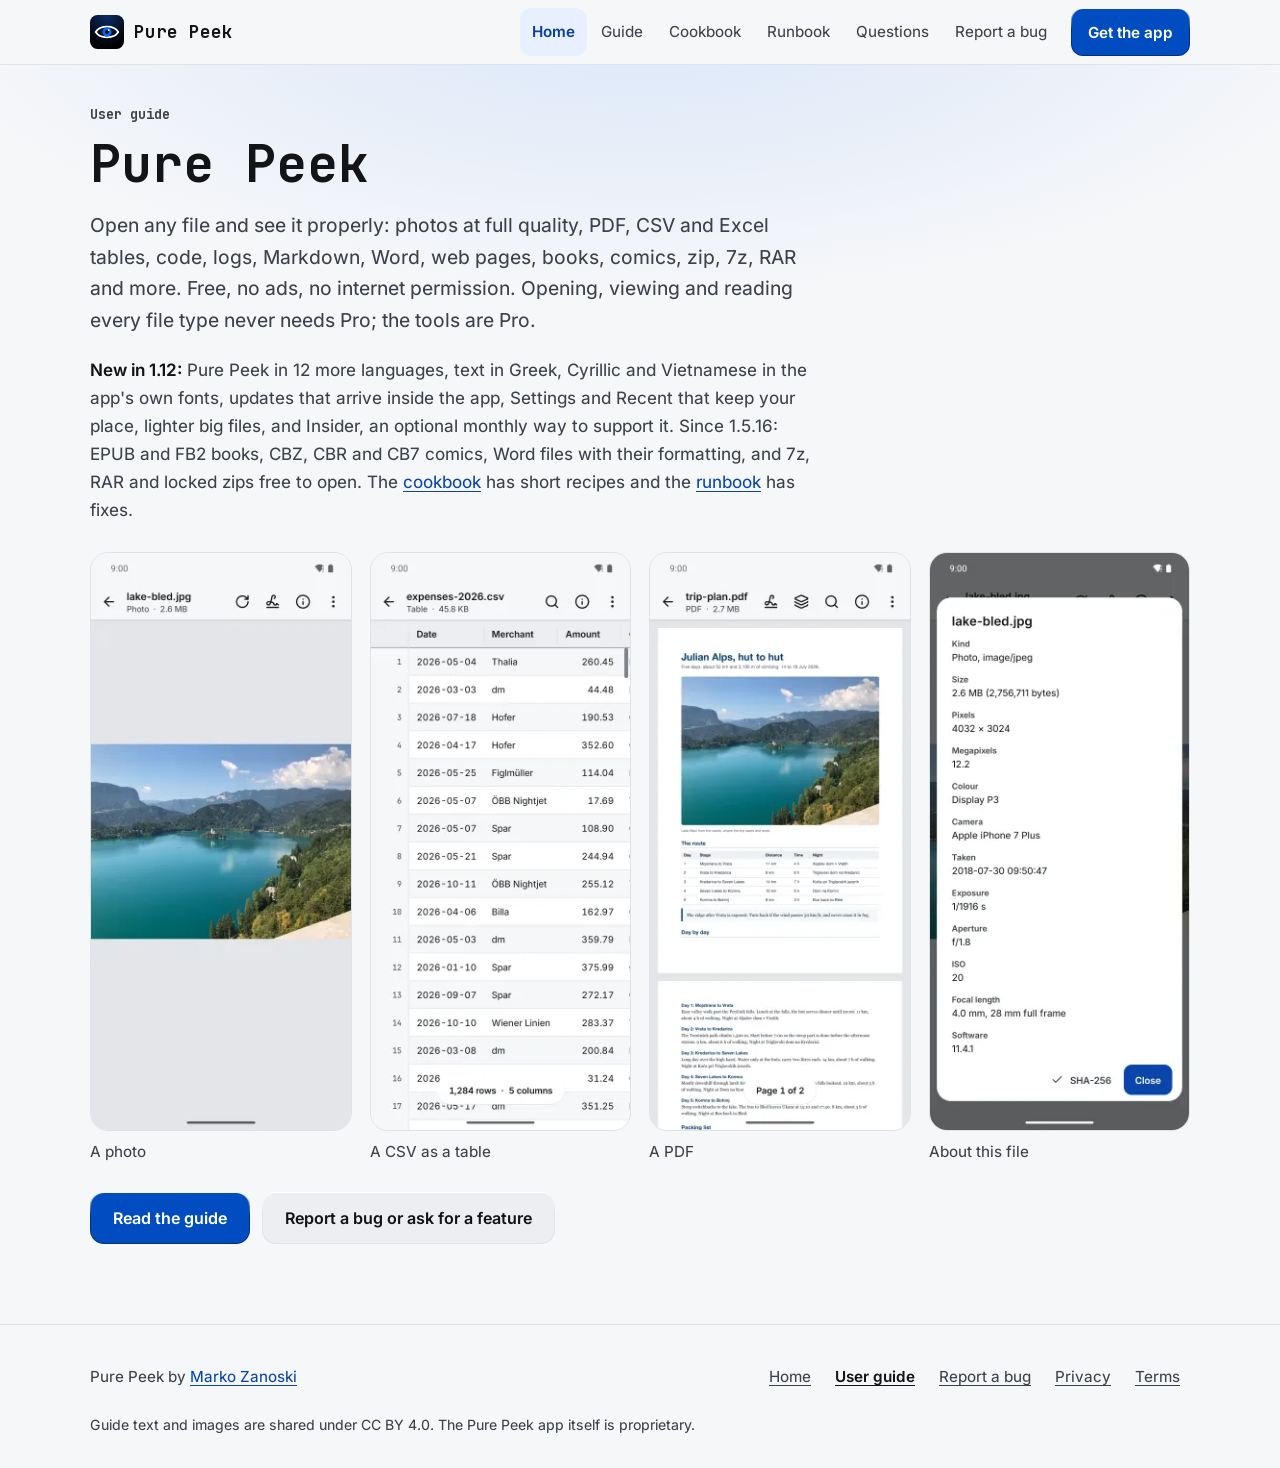
==== docs/index.html @ 7c1eb7f5 "Guide for 1.12: new in 1.12, updates and languages, Pro now in Settings, the Play only Pro and updat" ====
<!doctype html>
<html lang="en">
<head>
<meta charset="utf-8">
<meta name="viewport" content="width=device-width, initial-scale=1, viewport-fit=cover">
<title>Home · Pure Peek user guide</title>
<meta name="description" content="The user guide for Pure Peek, the offline file viewer for Android.">
<meta name="theme-color" content="#f6f7f9" media="(prefers-color-scheme: light)">
<meta name="theme-color" content="#000000" media="(prefers-color-scheme: dark)">
<meta property="og:title" content="Home · Pure Peek user guide">
<meta property="og:description" content="The user guide for Pure Peek, the offline file viewer for Android.">
<link rel="icon" href="img/icon.svg" type="image/svg+xml">
<link rel="preload" href="fonts/JetBrainsMono-Bold.woff2" as="font" type="font/woff2" crossorigin>
<link rel="preload" href="fonts/inter-regular.woff2" as="font" type="font/woff2" crossorigin>
<link rel="stylesheet" href="style.css">
</head>
<body>
<a class="skip" href="#main">Skip to content</a>
<header class="bar">
  <div class="wrap">
    <a class="brand" href="index.html"><img src="img/icon.svg" alt="" width="34" height="34"><span>Pure Peek</span></a>
    <nav aria-label="Guide pages"><a href="index.html" aria-current="page">Home</a><a href="guide.html">Guide</a><a href="cookbook.html">Cookbook</a><a href="runbook.html">Runbook</a><a href="faq.html">Questions</a><a href="report.html">Report a bug</a></nav>
    <a class="key" href="https://play.google.com/store/apps/details?id=com.zanoshky.purepeek">Get the app</a>
  </div>
</header>
<main id="main" class="page">
  <div class="wrap">

    <p class="kicker">User guide</p>
    <h1>Pure Peek</h1>
    <p class="lede">Open any file and see it properly: photos at full quality, PDF, CSV and Excel tables, code, logs, Markdown, Word, web pages, books, comics, zip, 7z, RAR and more. Free, no ads, no internet permission. Opening, viewing and reading every file type never needs Pro; the tools are Pro.</p>
    <p><strong>New in 1.12:</strong> Pure Peek in 12 more languages, text in Greek, Cyrillic and Vietnamese in the app's own fonts, updates that arrive inside the app, Settings and Recent that keep your place, lighter big files, and Insider, an optional monthly way to support it. Since 1.5.16: EPUB and FB2 books, CBZ, CBR and CB7 comics, Word files with their formatting, and 7z, RAR and locked zips free to open. The <a href="cookbook.html">cookbook</a> has short recipes and the <a href="runbook.html">runbook</a> has fixes.</p>
    <div class="shots">
      <figure><img src="img/photo.webp" srcset="img/photo-270.webp 270w, img/photo.webp 540w" sizes="(max-width: 860px) 45vw, 260px" alt="A photo of Lake Bled open in Pure Peek." width="540" height="1200" fetchpriority="high"><figcaption>A photo</figcaption></figure>
      <figure><img src="img/table.webp" srcset="img/table-270.webp 270w, img/table.webp 540w" sizes="(max-width: 860px) 45vw, 260px" alt="A CSV of expenses as a table with the header row and row numbers pinned." width="540" height="1200" loading="lazy"><figcaption>A CSV as a table</figcaption></figure>
      <figure><img src="img/pdf.webp" srcset="img/pdf-270.webp 270w, img/pdf.webp 540w" sizes="(max-width: 860px) 45vw, 260px" alt="A trip plan PDF with a photo and a route table." width="540" height="1200" loading="lazy"><figcaption>A PDF</figcaption></figure>
      <figure><img src="img/details.webp" srcset="img/details-270.webp 270w, img/details.webp 540w" sizes="(max-width: 860px) 45vw, 260px" alt="The details sheet of a photo: pixels, colour, camera and exposure." width="540" height="1200" loading="lazy"><figcaption>About this file</figcaption></figure>
    </div>
    <div class="cta">
      <a class="btn main" href="guide.html">Read the guide</a>
      <a class="btn tonal" href="report.html">Report a bug or ask for a feature</a>
    </div>

  </div>
</main>
<footer>
  <div class="wrap">
    <span>Pure Peek by <a href="https://zanoski.com">Marko Zanoski</a></span>
    <nav aria-label="Footer"><a href="https://purepeek.zanoski.com/">Home</a><a href="index.html" aria-current="page">User guide</a><a href="report.html">Report a bug</a><a href="https://purepeek.zanoski.com/privacy">Privacy</a><a href="https://purepeek.zanoski.com/terms">Terms</a></nav>
    <span class="lic">Guide text and images are shared under CC BY 4.0. The Pure Peek app itself is proprietary.</span>
  </div>
</footer>
</body>
</html>
---- docs/style.css ----
:root{color-scheme: light dark;--zs-fill: #004cc0;--zs-on-fill: #ffffff;--zs-glow: #0068ff;--zs-mono: "JetBrains Mono", ui-monospace, "SF Mono", Menlo, Consolas, monospace;--zs-sans: "Inter", system-ui, -apple-system, "Segoe UI", Roboto, sans-serif;--zs-fs: 1;--zs-type-screen-title: calc(27px * var(--zs-fs));--zs-type-app-bar-title: calc(22px * var(--zs-fs));--zs-type-pro-headline: calc(22px * var(--zs-fs));--zs-type-sheet-title: calc(18px * var(--zs-fs));--zs-type-sheet-title-big: calc(22px * var(--zs-fs));--zs-type-section-label: calc(13px * var(--zs-fs));--zs-type-panel-value: calc(19px * var(--zs-fs));--zs-type-number: calc(20px * var(--zs-fs));--zs-type-version: calc(17px * var(--zs-fs));--zs-type-body: calc(15px * var(--zs-fs));--zs-type-key: calc(15px * var(--zs-fs));--zs-type-key-main: calc(16px * var(--zs-fs));--zs-type-header-key: calc(13px * var(--zs-fs));--zs-type-item-name: calc(15px * var(--zs-fs));--zs-type-feature-name: calc(15px * var(--zs-fs));--zs-type-pitch: calc(14.5px * var(--zs-fs));--zs-type-hint: calc(14px * var(--zs-fs));--zs-type-small: calc(13.5px * var(--zs-fs));--zs-type-feature-line: calc(13px * var(--zs-fs));--zs-type-nav-label: calc(12.5px * var(--zs-fs));--zs-type-chip: calc(12.5px * var(--zs-fs));--zs-type-meta: calc(12.5px * var(--zs-fs));--zs-type-axis: calc(12px * var(--zs-fs));--zs-r-plate: 16px;--zs-r-key: 14px;--zs-r-key-focus-inner: 10px;--zs-r-header-key: 12px;--zs-r-icon-button: 12px;--zs-r-row: 12px;--zs-r-note: 12px;--zs-r-theme-tile: 14px;--zs-r-tile-preview: 9px;--zs-r-feature-tile: 10px;--zs-r-list-icon: 10px;--zs-r-sheet-top: 24px;--zs-r-grab: 4px;--zs-r-pill: 999px;--zs-r-chip: 999px;--zs-r-switch: 999px;--zs-key-h: 52px;--zs-header-key-h: 48px;--zs-touch: 48px;--zs-row-h: 52px;--zs-item-h: 56px;--zs-nav-item-h: 56px;--zs-pill-w: 60px;--zs-pill-h: 32px;--zs-pro-row-h: 60px;--zs-content-max: 1100px;--zs-press-ms: 70ms;--zs-release-ms: 140ms;--zs-look-ms: 250ms;--zs-pill-ms: 200ms;--zs-s0: 2px;--zs-s1: 4px;--zs-s2: 6px;--zs-s3: 8px;--zs-s4: 10px;--zs-s5: 12px;--zs-s6: 14px;--zs-s7: 16px;--zs-s8: 18px;--zs-s9: 22px;--zs-s10: 26px;--zs-s11: 28px;--zs-s12: 32px;--zs-s13: 48px;--zs-ground: #f6f7f9;--zs-plate: #ffffff;--zs-well: #eceef2;--zs-line: #dfe2e8;--zs-edge: #7b808c;--zs-bevel: #ffffff;--zs-text: #121418;--zs-soft: #3d414a;--zs-blue: #0a45ad;--zs-on-blue: #ffffff;--zs-ok: #0a5530;--zs-warn: #5c3a00;--zs-bad: #931313;--zs-scrim: rgba(18,20,24,.38);--zs-chosen: #e8f0ff;--zs-on-chosen: #0a3f9e;--zs-risky-fill: #fde8e7;--zs-risky-text: #8a1010;--zs-risky-line: #d42a20;--zs-live-dot: #1a7f4b;}@media (prefers-color-scheme: dark){:root:not([data-look]), :root[data-look="auto"]{--zs-ground: #000000;--zs-plate: #0d0d10;--zs-well: #16171b;--zs-line: #24252b;--zs-edge: #646771;--zs-bevel: #34363e;--zs-text: #ffffff;--zs-soft: #b6b8c0;--zs-blue: #7aaeff;--zs-on-blue: #04132e;--zs-ok: #6fdc9b;--zs-warn: #f2c06b;--zs-bad: #ff9d97;--zs-scrim: rgba(0,0,0,.6);--zs-chosen: #0a2350;--zs-on-chosen: #ffffff;--zs-risky-fill: #2a0d10;--zs-risky-text: #ffb4ae;--zs-risky-line: #ff5a4f;--zs-live-dot: #3ecf8e;}}:root[data-look="light"]{color-scheme: light;--zs-ground: #f6f7f9;--zs-plate: #ffffff;--zs-well: #eceef2;--zs-line: #dfe2e8;--zs-edge: #7b808c;--zs-bevel: #ffffff;--zs-text: #121418;--zs-soft: #3d414a;--zs-blue: #0a45ad;--zs-on-blue: #ffffff;--zs-ok: #0a5530;--zs-warn: #5c3a00;--zs-bad: #931313;--zs-scrim: rgba(18,20,24,.38);--zs-chosen: #e8f0ff;--zs-on-chosen: #0a3f9e;--zs-risky-fill: #fde8e7;--zs-risky-text: #8a1010;--zs-risky-line: #d42a20;--zs-live-dot: #1a7f4b;}:root[data-look="dark"]{color-scheme: dark;--zs-ground: #111215;--zs-plate: #18191d;--zs-well: #1f2126;--zs-line: #2a2c33;--zs-edge: #6c707b;--zs-bevel: #3a3d46;--zs-text: #eceef2;--zs-soft: #b5b8c1;--zs-blue: #86b6ff;--zs-on-blue: #04132e;--zs-ok: #6fdc9b;--zs-warn: #f2c06b;--zs-bad: #ff9d97;--zs-scrim: rgba(0,0,0,.55);--zs-chosen: #0a2350;--zs-on-chosen: #ffffff;--zs-risky-fill: #2a0d10;--zs-risky-text: #ffb4ae;--zs-risky-line: #ff5a4f;--zs-live-dot: #3ecf8e;}:root[data-look="black"]{color-scheme: dark;--zs-ground: #000000;--zs-plate: #0d0d10;--zs-well: #16171b;--zs-line: #24252b;--zs-edge: #646771;--zs-bevel: #34363e;--zs-text: #ffffff;--zs-soft: #b6b8c0;--zs-blue: #7aaeff;--zs-on-blue: #04132e;--zs-ok: #6fdc9b;--zs-warn: #f2c06b;--zs-bad: #ff9d97;--zs-scrim: rgba(0,0,0,.6);--zs-chosen: #0a2350;--zs-on-chosen: #ffffff;--zs-risky-fill: #2a0d10;--zs-risky-text: #ffb4ae;--zs-risky-line: #ff5a4f;--zs-live-dot: #3ecf8e;}@media (prefers-reduced-motion: reduce){:root{--zs-press-ms: 0ms;--zs-release-ms: 0ms;--zs-look-ms: 0ms;--zs-pill-ms: 0ms;}}@font-face{font-family: Inter;src: url(fonts/inter-regular.woff2) format("woff2");font-weight: 400;font-display: swap;}@font-face{font-family: Inter;src: url(fonts/inter-semibold.woff2) format("woff2");font-weight: 600;font-display: swap;}@font-face{font-family: "JetBrains Mono";src: url(fonts/JetBrainsMono-Bold.woff2) format("woff2");font-weight: 700;font-display: swap;}:root{--bg: var(--zs-ground);--card: var(--zs-plate);--well: var(--zs-well);--border: var(--zs-line);--text: var(--zs-text);--soft: var(--zs-soft);--sans: var(--zs-sans);--mono: var(--zs-mono);}*{box-sizing: border-box;}html{background: var(--bg);scroll-behavior: smooth;scroll-padding-top: 80px;-webkit-text-size-adjust: 100%;}@media (prefers-reduced-motion: reduce){html{scroll-behavior: auto;}.btn, .btn:active{transform: none;transition: none;}}body{margin: 0;color: var(--text);font: 400 1.0625rem/1.65 var(--sans);background: radial-gradient(ellipse 80% 420px at 50% 0, color-mix(in srgb, var(--zs-glow) 12%, transparent), transparent 70%) no-repeat, var(--bg);}img{display: block;max-width: 100%;height: auto;}a{color: var(--zs-blue);text-underline-offset: .2em;}:focus-visible{outline: 2px solid var(--zs-glow);outline-offset: 3px;border-radius: var(--zs-r-row);}.skip{position: absolute;left: -999px;top: 8px;background: var(--card);color: var(--text);border: 2px solid var(--zs-glow);padding: 10px 16px;border-radius: var(--zs-r-row);z-index: 20;}.skip:focus{left: 12px;}.wrap{width: min(var(--zs-content-max), 100% - 40px);margin-inline: auto;}.bar{position: sticky;top: 0;z-index: 10;background: var(--bg);border-bottom: 1px solid var(--border);padding-top: env(safe-area-inset-top, 0px);}.bar .wrap{display: flex;flex-wrap: wrap;align-items: center;gap: 0 12px;min-height: 64px;}.brand{display: flex;align-items: center;gap: 10px;min-height: 48px;color: var(--text);text-decoration: none;font: 700 1.1rem/1 var(--mono);margin-right: auto;}.brand img{width: 34px;height: 34px;}.bar nav{display: flex;flex-wrap: wrap;gap: 2px;}.bar nav a{color: var(--soft);text-decoration: none;padding: 0 12px;border-radius: var(--zs-r-header-key);font-size: .95rem;min-height: 48px;display: inline-flex;align-items: center;}.bar nav a:hover{color: var(--text);background: var(--well);}.bar nav a[aria-current="page"]{color: var(--zs-on-chosen);background: var(--zs-chosen);font-weight: 600;}.bar .key{min-height: 48px;padding: 0 16px;font-size: .95rem;border-radius: var(--zs-r-header-key);}@media (max-width: 760px){.bar nav{order: 3;width: 100%;margin: 0 -12px 6px;}.bar nav a[href="index.html"]{display: none;}}h1, h2{font-family: var(--mono);font-weight: 700;line-height: 1.15;margin: 0;text-wrap: balance;}h3{font-weight: 600;line-height: 1.3;margin: 0;}.kicker{font: 700 .85rem var(--mono);color: var(--soft);margin: 0 0 12px;}.page{padding-block: 40px 80px;}.page h1{font-size: clamp(2rem, 4.6vw, 3.2rem);}.page h2{font-size: 1.45rem;margin: 48px 0 12px;}.page p, .page li, .page dd{color: var(--soft);max-width: 46rem;}.page li{margin-top: 6px;}.page strong, .page dt{color: var(--text);font-weight: 600;}.page dd{margin: 0 0 14px;}.lede{font-size: 1.2rem;margin-top: 16px;}.shots{display: grid;grid-template-columns: repeat(4, 1fr);gap: 18px;margin: 28px 0;}@media (max-width: 860px){.shots{grid-template-columns: repeat(2, 1fr);}}.shots figure{margin: 0;}.shots img{border-radius: 18px;border: 1px solid var(--border);width: 100%;background: var(--well);}.shots figcaption{color: var(--soft);font-size: .95rem;margin-top: 8px;}.cta{display: flex;flex-wrap: wrap;gap: 12px;margin-top: 24px;}.btn, .key{display: inline-flex;align-items: center;justify-content: center;min-height: var(--zs-key-h);padding: 0 22px;border-radius: var(--zs-r-key);border: 1px solid transparent;font: 600 1rem var(--sans);text-decoration: none;transition: transform var(--zs-release-ms) ease, filter var(--zs-release-ms) ease;}.btn:active, .key:active{transform: scale(.97);transition-duration: var(--zs-press-ms);}.btn.main, .key{color: var(--zs-on-fill);background: linear-gradient(var(--zs-fill), var(--zs-fill)) padding-box, linear-gradient(to bottom, rgba(255,255,255,.32), color-mix(in srgb, var(--zs-fill) 65%, #000) 45%) border-box;}.btn.main:hover, .key:hover{filter: brightness(1.12);}.btn.tonal{color: var(--text);background: linear-gradient(var(--well), var(--well)) padding-box, linear-gradient(to bottom, var(--zs-bevel), var(--border) 45%) border-box;}.btn.tonal:hover{filter: brightness(.97);}.grid{display: grid;grid-template-columns: repeat(2, 1fr);gap: 16px;margin-top: 24px;}@media (max-width: 640px){.grid{grid-template-columns: 1fr;}}.card{display: flex;flex-direction: column;align-items: flex-start;gap: 8px;background: var(--card);border: 1px solid var(--border);border-radius: var(--zs-r-plate);box-shadow: 0 1px 0 var(--zs-bevel) inset;padding: 22px;}.card h2{font-size: 1.25rem;margin: 0;}.card p{margin: 0;}.card .btn{margin-top: auto;}.card p + .btn{margin-top: 12px;}.mail{color: var(--text);}footer{border-top: 1px solid var(--border);padding: 28px 0 calc(32px + env(safe-area-inset-bottom, 0px));color: var(--soft);font-size: .95rem;}footer .wrap{display: flex;flex-wrap: wrap;gap: 12px 24px;justify-content: space-between;align-items: center;}footer nav{display: flex;flex-wrap: wrap;gap: 4px;}footer nav a{padding: 0 10px;min-height: 48px;display: inline-flex;align-items: center;color: var(--soft);border-radius: var(--zs-r-row);}footer a[aria-current]{color: var(--text);font-weight: 600;}footer .lic{flex-basis: 100%;font-size: .88rem;}@media (min-width: 2200px){html{font-size: 140%;}.wrap{width: min(1600px, 100% - 80px);}}
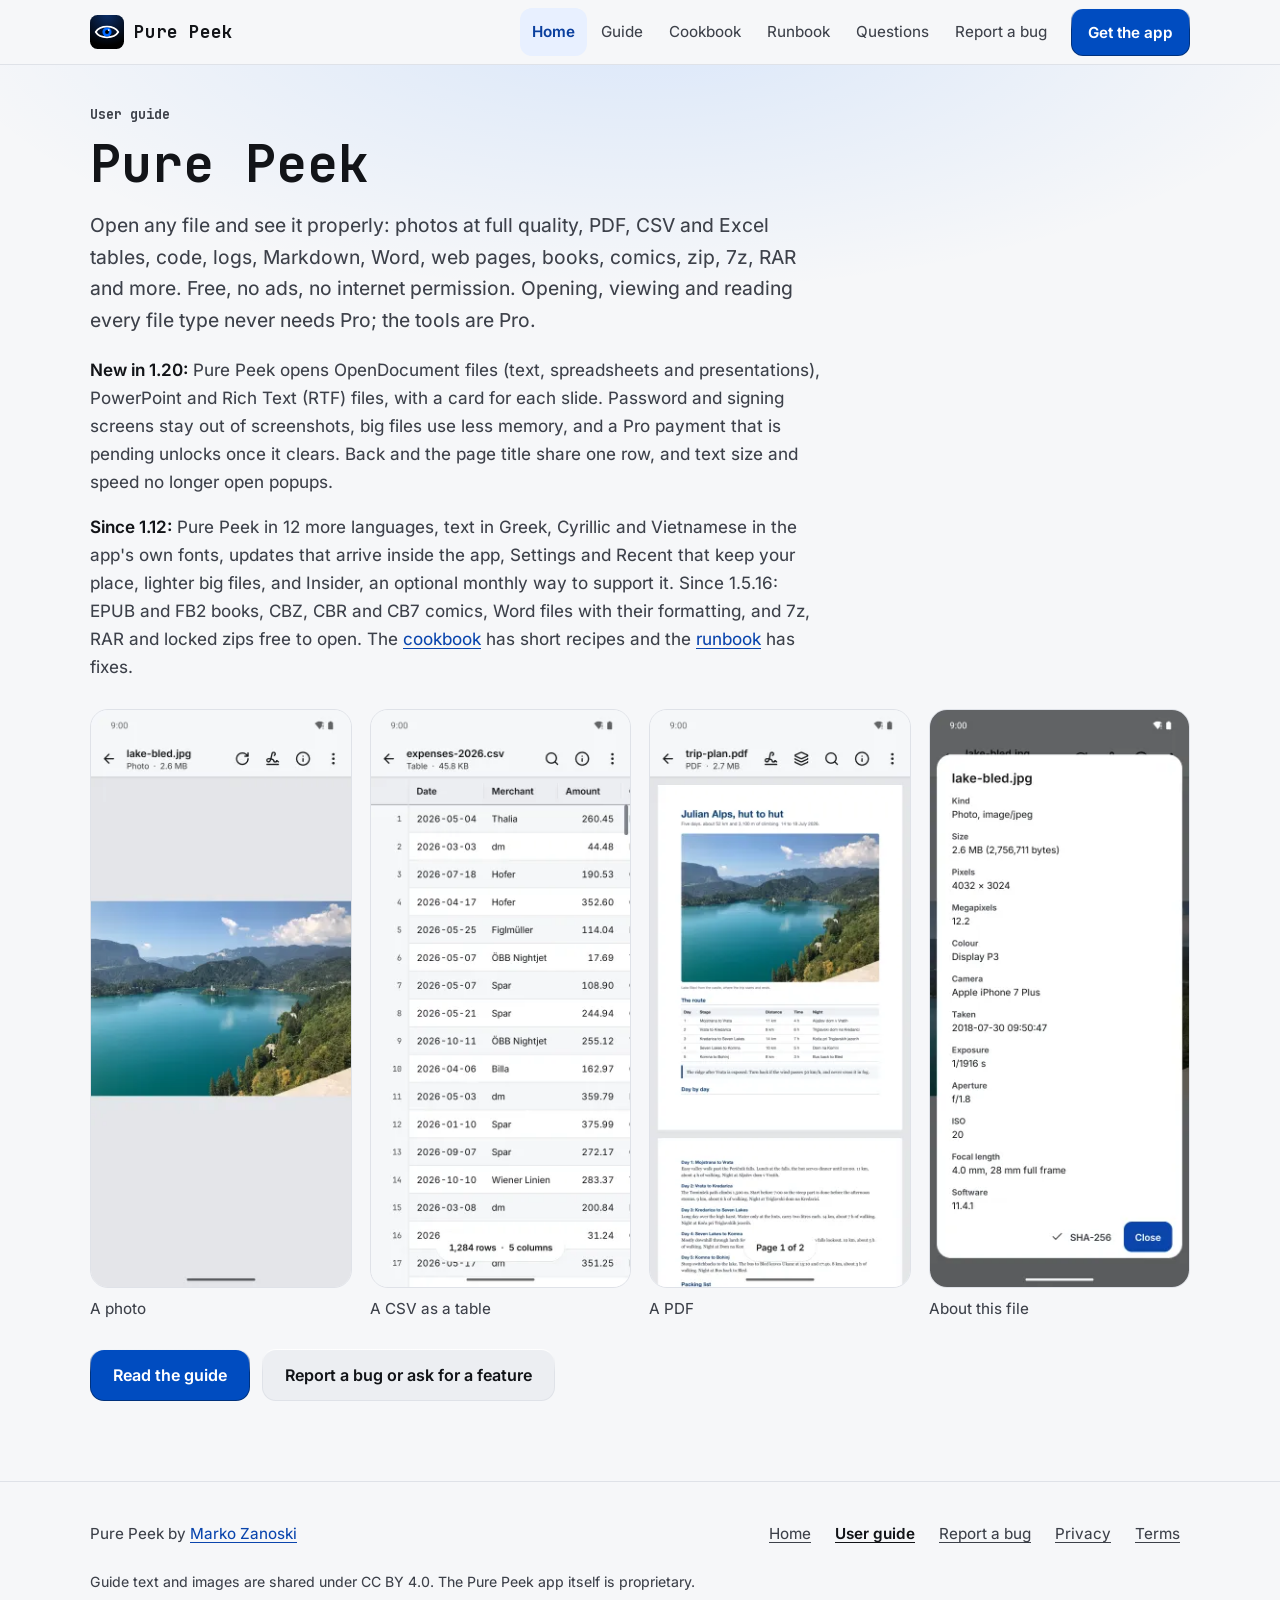
==== commit ecdb2d40: "Guide follows 1.20: OpenDocument, PowerPoint and RTF, and what a clean copy now drops" ====
--- a/docs/index.html
+++ b/docs/index.html
@@ -20,7 +20,7 @@
   <div class="wrap">
     <a class="brand" href="index.html"><img src="img/icon.svg" alt="" width="34" height="34"><span>Pure Peek</span></a>
     <nav aria-label="Guide pages"><a href="index.html" aria-current="page">Home</a><a href="guide.html">Guide</a><a href="cookbook.html">Cookbook</a><a href="runbook.html">Runbook</a><a href="faq.html">Questions</a><a href="report.html">Report a bug</a></nav>
-    <a class="key" href="https://play.google.com/store/apps/details?id=com.zanoshky.purepeek">Get the app</a>
+    <a class="key" href="https://play.google.com/store/apps/details?id=com.zanoshky.purepeek&amp;referrer=utm_source%3Dpurepeek-guide%26utm_medium%3Dgithub%26utm_campaign%3Dpure-peek-2026-11">Get the app</a>
   </div>
 </header>
 <main id="main" class="page">
@@ -29,7 +29,8 @@
     <p class="kicker">User guide</p>
     <h1>Pure Peek</h1>
     <p class="lede">Open any file and see it properly: photos at full quality, PDF, CSV and Excel tables, code, logs, Markdown, Word, web pages, books, comics, zip, 7z, RAR and more. Free, no ads, no internet permission. Opening, viewing and reading every file type never needs Pro; the tools are Pro.</p>
-    <p><strong>New in 1.12:</strong> Pure Peek in 12 more languages, text in Greek, Cyrillic and Vietnamese in the app's own fonts, updates that arrive inside the app, Settings and Recent that keep your place, lighter big files, and Insider, an optional monthly way to support it. Since 1.5.16: EPUB and FB2 books, CBZ, CBR and CB7 comics, Word files with their formatting, and 7z, RAR and locked zips free to open. The <a href="cookbook.html">cookbook</a> has short recipes and the <a href="runbook.html">runbook</a> has fixes.</p>
+    <p><strong>New in 1.20:</strong> Pure Peek opens OpenDocument files (text, spreadsheets and presentations), PowerPoint and Rich Text (RTF) files, with a card for each slide. Password and signing screens stay out of screenshots, big files use less memory, and a Pro payment that is pending unlocks once it clears. Back and the page title share one row, and text size and speed no longer open popups.</p>
+    <p><strong>Since 1.12:</strong> Pure Peek in 12 more languages, text in Greek, Cyrillic and Vietnamese in the app's own fonts, updates that arrive inside the app, Settings and Recent that keep your place, lighter big files, and Insider, an optional monthly way to support it. Since 1.5.16: EPUB and FB2 books, CBZ, CBR and CB7 comics, Word files with their formatting, and 7z, RAR and locked zips free to open. The <a href="cookbook.html">cookbook</a> has short recipes and the <a href="runbook.html">runbook</a> has fixes.</p>
     <div class="shots">
       <figure><img src="img/photo.webp" srcset="img/photo-270.webp 270w, img/photo.webp 540w" sizes="(max-width: 860px) 45vw, 260px" alt="A photo of Lake Bled open in Pure Peek." width="540" height="1200" fetchpriority="high"><figcaption>A photo</figcaption></figure>
       <figure><img src="img/table.webp" srcset="img/table-270.webp 270w, img/table.webp 540w" sizes="(max-width: 860px) 45vw, 260px" alt="A CSV of expenses as a table with the header row and row numbers pinned." width="540" height="1200" loading="lazy"><figcaption>A CSV as a table</figcaption></figure>
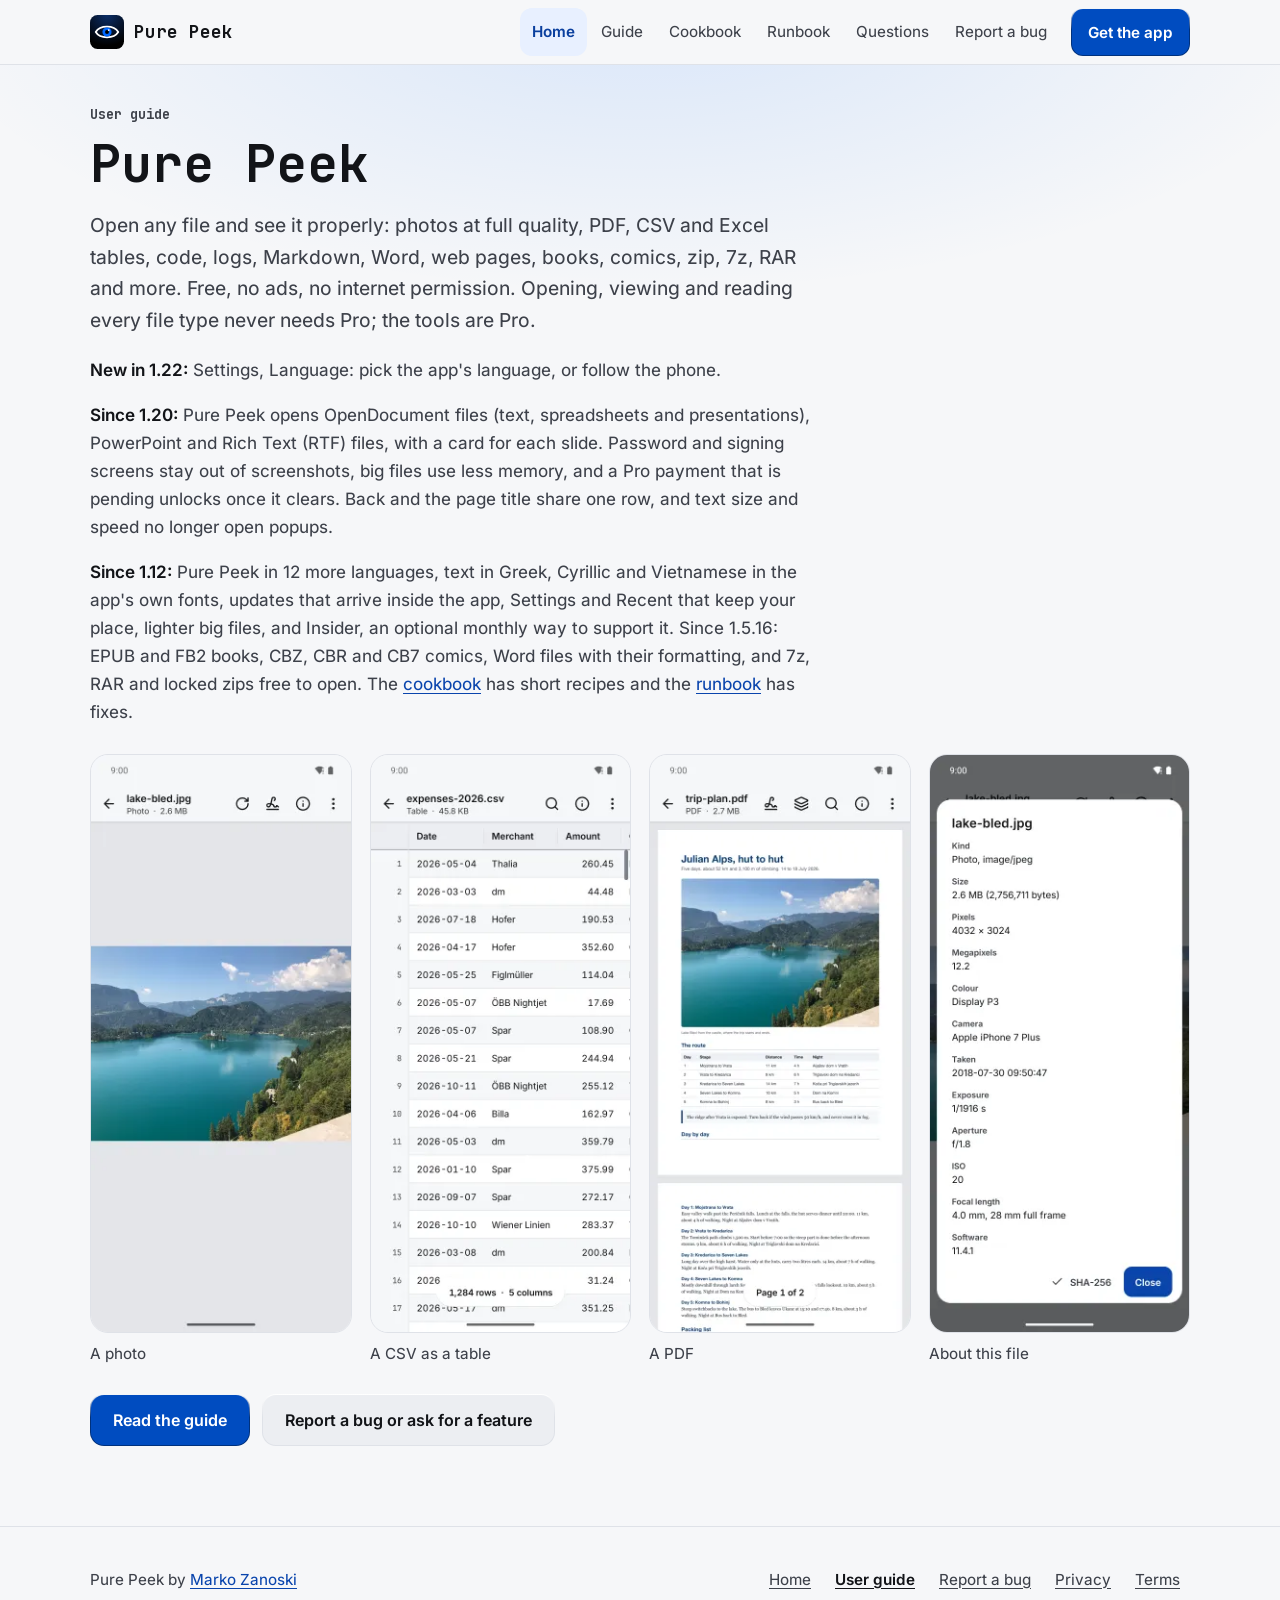
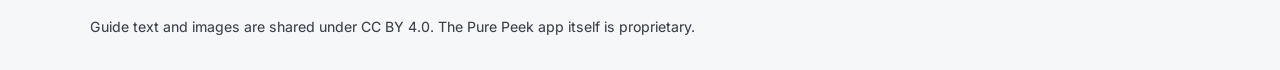
==== commit e816f502: "Guide: New in 1.22, Settings, Language" ====
--- a/docs/index.html
+++ b/docs/index.html
@@ -29,7 +29,8 @@
     <p class="kicker">User guide</p>
     <h1>Pure Peek</h1>
     <p class="lede">Open any file and see it properly: photos at full quality, PDF, CSV and Excel tables, code, logs, Markdown, Word, web pages, books, comics, zip, 7z, RAR and more. Free, no ads, no internet permission. Opening, viewing and reading every file type never needs Pro; the tools are Pro.</p>
-    <p><strong>New in 1.20:</strong> Pure Peek opens OpenDocument files (text, spreadsheets and presentations), PowerPoint and Rich Text (RTF) files, with a card for each slide. Password and signing screens stay out of screenshots, big files use less memory, and a Pro payment that is pending unlocks once it clears. Back and the page title share one row, and text size and speed no longer open popups.</p>
+    <p><strong>New in 1.22:</strong> Settings, Language: pick the app's language, or follow the phone.</p>
+    <p><strong>Since 1.20:</strong> Pure Peek opens OpenDocument files (text, spreadsheets and presentations), PowerPoint and Rich Text (RTF) files, with a card for each slide. Password and signing screens stay out of screenshots, big files use less memory, and a Pro payment that is pending unlocks once it clears. Back and the page title share one row, and text size and speed no longer open popups.</p>
     <p><strong>Since 1.12:</strong> Pure Peek in 12 more languages, text in Greek, Cyrillic and Vietnamese in the app's own fonts, updates that arrive inside the app, Settings and Recent that keep your place, lighter big files, and Insider, an optional monthly way to support it. Since 1.5.16: EPUB and FB2 books, CBZ, CBR and CB7 comics, Word files with their formatting, and 7z, RAR and locked zips free to open. The <a href="cookbook.html">cookbook</a> has short recipes and the <a href="runbook.html">runbook</a> has fixes.</p>
     <div class="shots">
       <figure><img src="img/photo.webp" srcset="img/photo-270.webp 270w, img/photo.webp 540w" sizes="(max-width: 860px) 45vw, 260px" alt="A photo of Lake Bled open in Pure Peek." width="540" height="1200" fetchpriority="high"><figcaption>A photo</figcaption></figure>
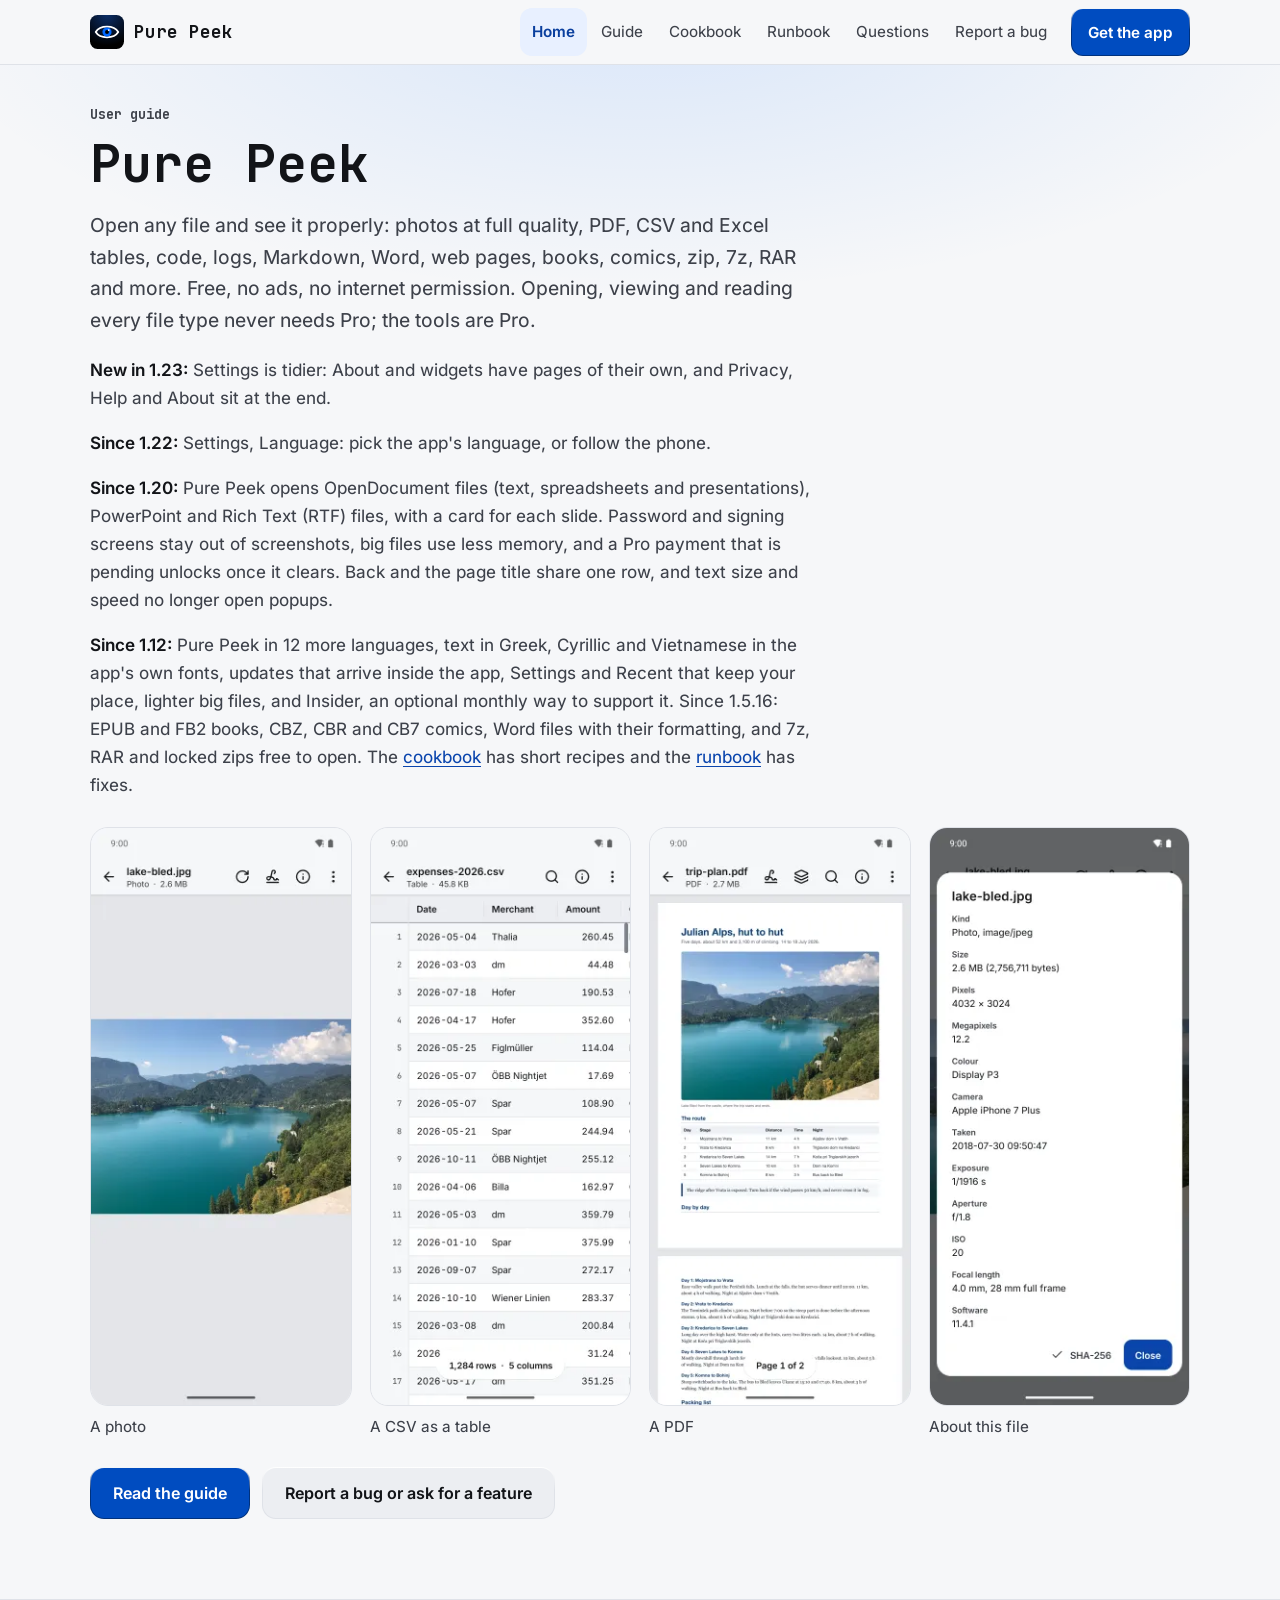
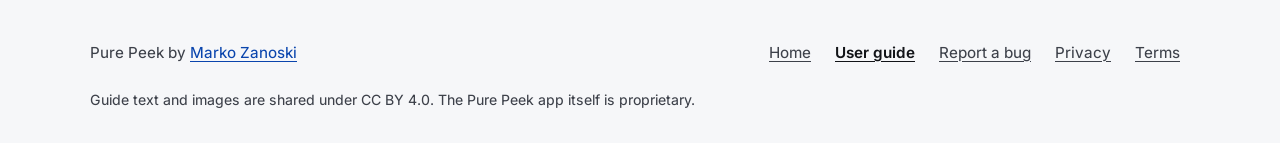
==== commit bdd6ebbd: "Guide: New in 1.23, Settings About and Widget pages" ====
--- a/docs/index.html
+++ b/docs/index.html
@@ -29,7 +29,8 @@
     <p class="kicker">User guide</p>
     <h1>Pure Peek</h1>
     <p class="lede">Open any file and see it properly: photos at full quality, PDF, CSV and Excel tables, code, logs, Markdown, Word, web pages, books, comics, zip, 7z, RAR and more. Free, no ads, no internet permission. Opening, viewing and reading every file type never needs Pro; the tools are Pro.</p>
-    <p><strong>New in 1.22:</strong> Settings, Language: pick the app's language, or follow the phone.</p>
+    <p><strong>New in 1.23:</strong> Settings is tidier: About and widgets have pages of their own, and Privacy, Help and About sit at the end.</p>
+    <p><strong>Since 1.22:</strong> Settings, Language: pick the app's language, or follow the phone.</p>
     <p><strong>Since 1.20:</strong> Pure Peek opens OpenDocument files (text, spreadsheets and presentations), PowerPoint and Rich Text (RTF) files, with a card for each slide. Password and signing screens stay out of screenshots, big files use less memory, and a Pro payment that is pending unlocks once it clears. Back and the page title share one row, and text size and speed no longer open popups.</p>
     <p><strong>Since 1.12:</strong> Pure Peek in 12 more languages, text in Greek, Cyrillic and Vietnamese in the app's own fonts, updates that arrive inside the app, Settings and Recent that keep your place, lighter big files, and Insider, an optional monthly way to support it. Since 1.5.16: EPUB and FB2 books, CBZ, CBR and CB7 comics, Word files with their formatting, and 7z, RAR and locked zips free to open. The <a href="cookbook.html">cookbook</a> has short recipes and the <a href="runbook.html">runbook</a> has fixes.</p>
     <div class="shots">
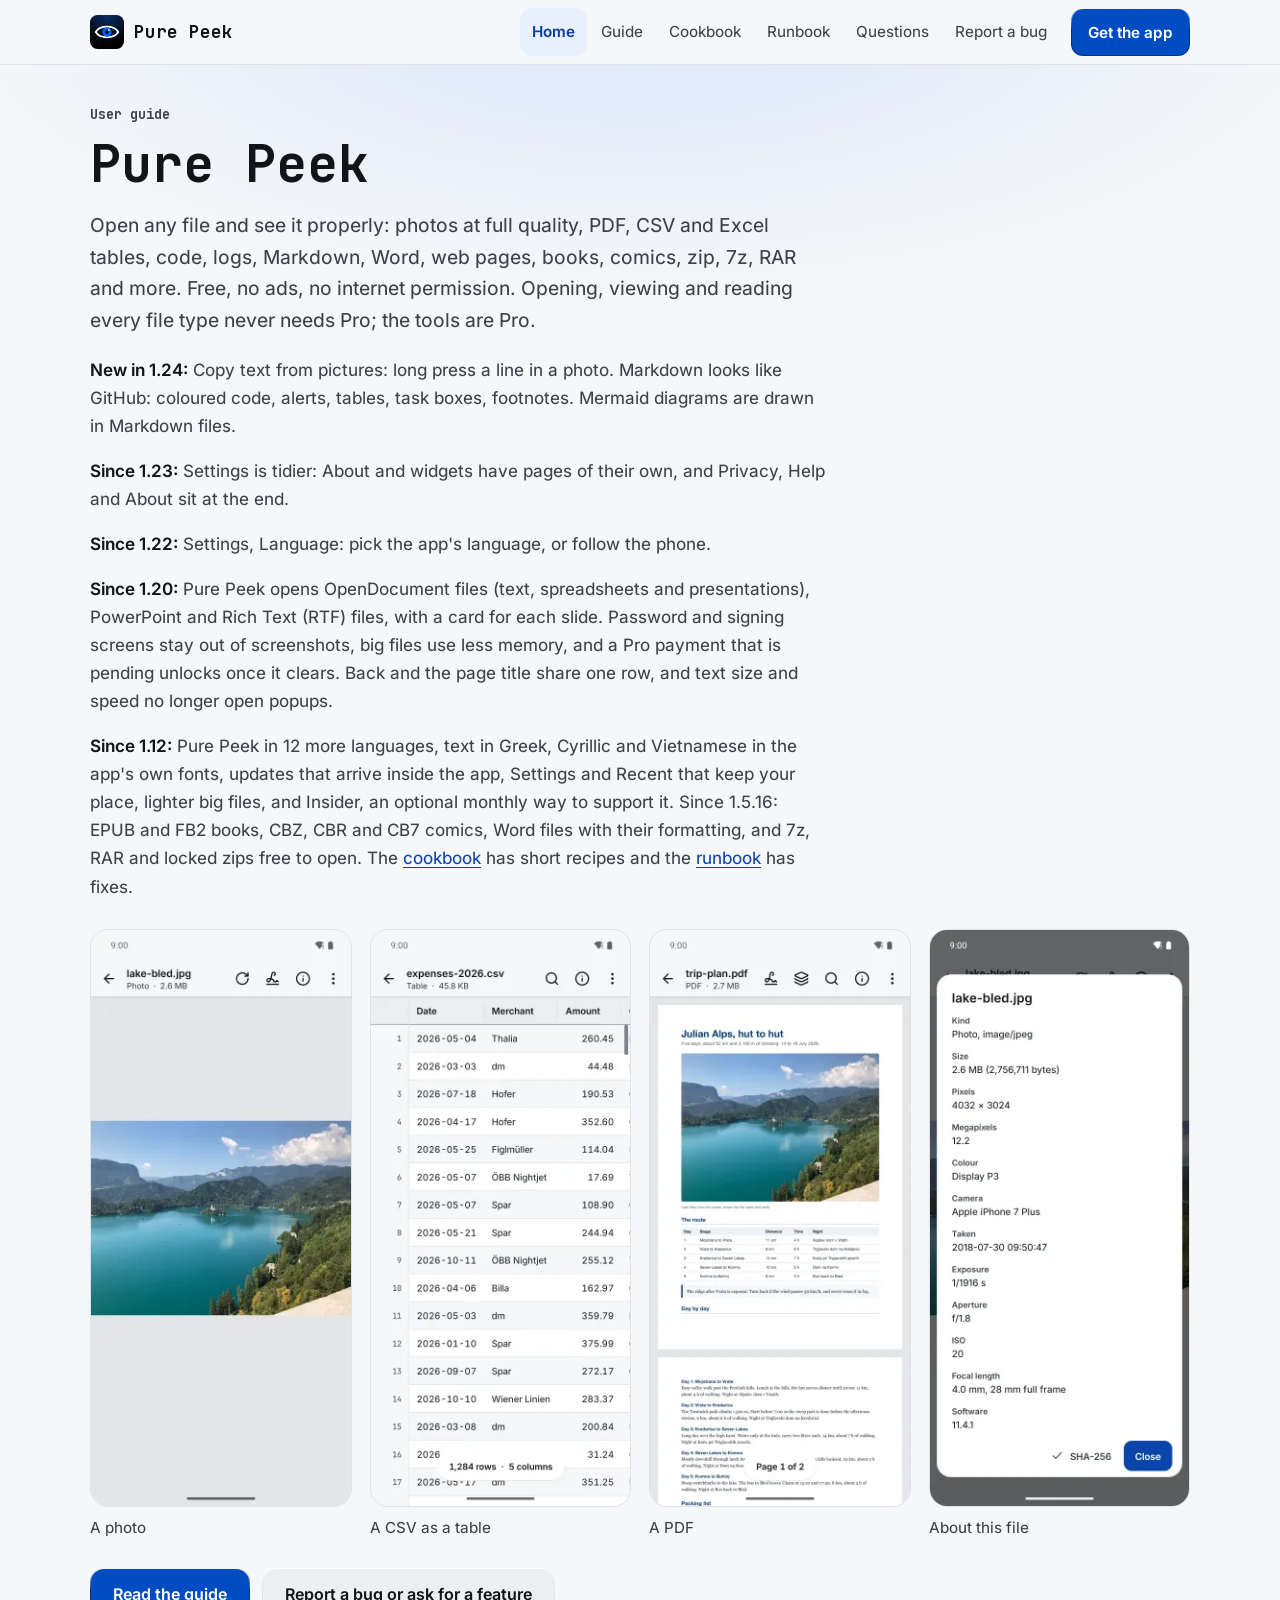
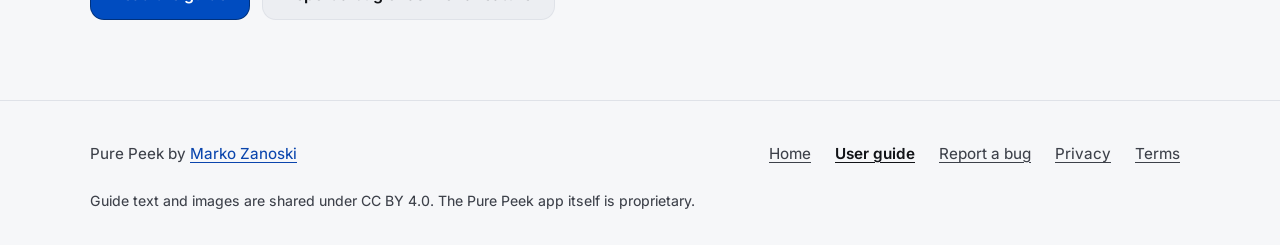
==== commit 38ce34cc: "Docs for 1.24: copy text from pictures, GitHub style Markdown and Mermaid diagrams, so the guide mat" ====
--- a/docs/index.html
+++ b/docs/index.html
@@ -29,7 +29,8 @@
     <p class="kicker">User guide</p>
     <h1>Pure Peek</h1>
     <p class="lede">Open any file and see it properly: photos at full quality, PDF, CSV and Excel tables, code, logs, Markdown, Word, web pages, books, comics, zip, 7z, RAR and more. Free, no ads, no internet permission. Opening, viewing and reading every file type never needs Pro; the tools are Pro.</p>
-    <p><strong>New in 1.23:</strong> Settings is tidier: About and widgets have pages of their own, and Privacy, Help and About sit at the end.</p>
+    <p><strong>New in 1.24:</strong> Copy text from pictures: long press a line in a photo. Markdown looks like GitHub: coloured code, alerts, tables, task boxes, footnotes. Mermaid diagrams are drawn in Markdown files.</p>
+    <p><strong>Since 1.23:</strong> Settings is tidier: About and widgets have pages of their own, and Privacy, Help and About sit at the end.</p>
     <p><strong>Since 1.22:</strong> Settings, Language: pick the app's language, or follow the phone.</p>
     <p><strong>Since 1.20:</strong> Pure Peek opens OpenDocument files (text, spreadsheets and presentations), PowerPoint and Rich Text (RTF) files, with a card for each slide. Password and signing screens stay out of screenshots, big files use less memory, and a Pro payment that is pending unlocks once it clears. Back and the page title share one row, and text size and speed no longer open popups.</p>
     <p><strong>Since 1.12:</strong> Pure Peek in 12 more languages, text in Greek, Cyrillic and Vietnamese in the app's own fonts, updates that arrive inside the app, Settings and Recent that keep your place, lighter big files, and Insider, an optional monthly way to support it. Since 1.5.16: EPUB and FB2 books, CBZ, CBR and CB7 comics, Word files with their formatting, and 7z, RAR and locked zips free to open. The <a href="cookbook.html">cookbook</a> has short recipes and the <a href="runbook.html">runbook</a> has fixes.</p>
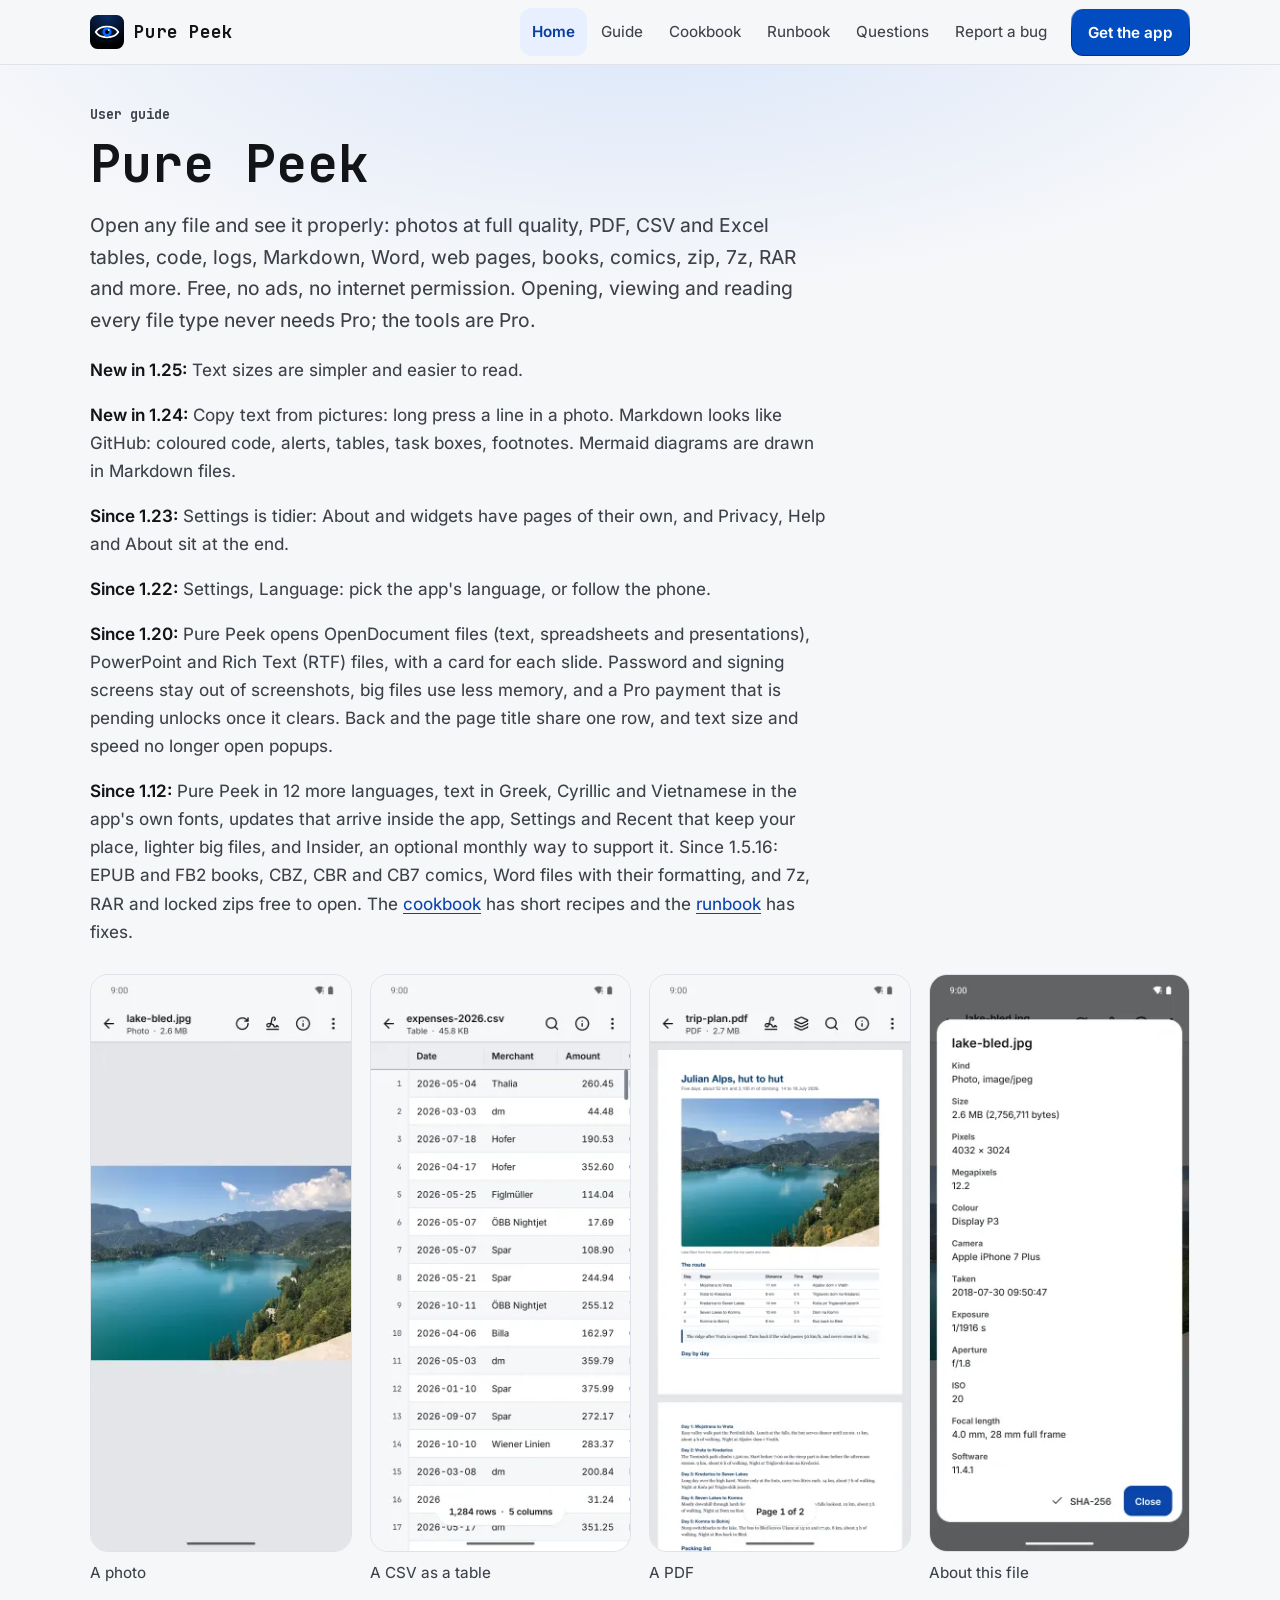
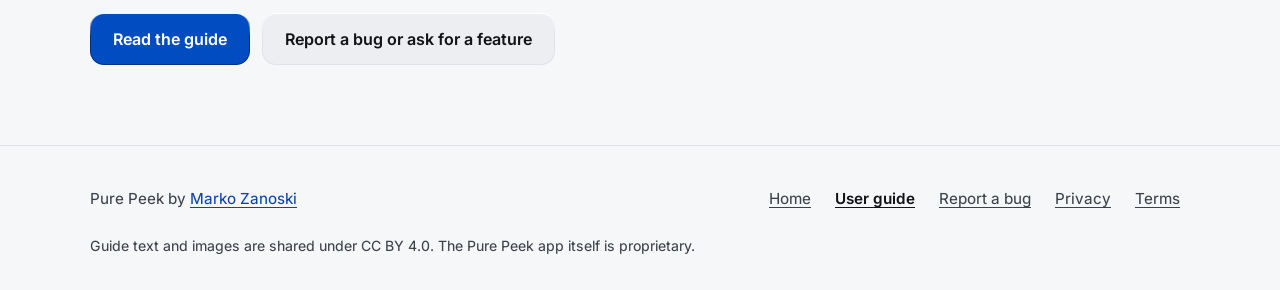
==== commit b9e869cd: "Guide: New in 1.25, text sizes" ====
--- a/docs/index.html
+++ b/docs/index.html
@@ -29,6 +29,7 @@
     <p class="kicker">User guide</p>
     <h1>Pure Peek</h1>
     <p class="lede">Open any file and see it properly: photos at full quality, PDF, CSV and Excel tables, code, logs, Markdown, Word, web pages, books, comics, zip, 7z, RAR and more. Free, no ads, no internet permission. Opening, viewing and reading every file type never needs Pro; the tools are Pro.</p>
+    <p><strong>New in 1.25:</strong> Text sizes are simpler and easier to read.</p>
     <p><strong>New in 1.24:</strong> Copy text from pictures: long press a line in a photo. Markdown looks like GitHub: coloured code, alerts, tables, task boxes, footnotes. Mermaid diagrams are drawn in Markdown files.</p>
     <p><strong>Since 1.23:</strong> Settings is tidier: About and widgets have pages of their own, and Privacy, Help and About sit at the end.</p>
     <p><strong>Since 1.22:</strong> Settings, Language: pick the app's language, or follow the phone.</p>
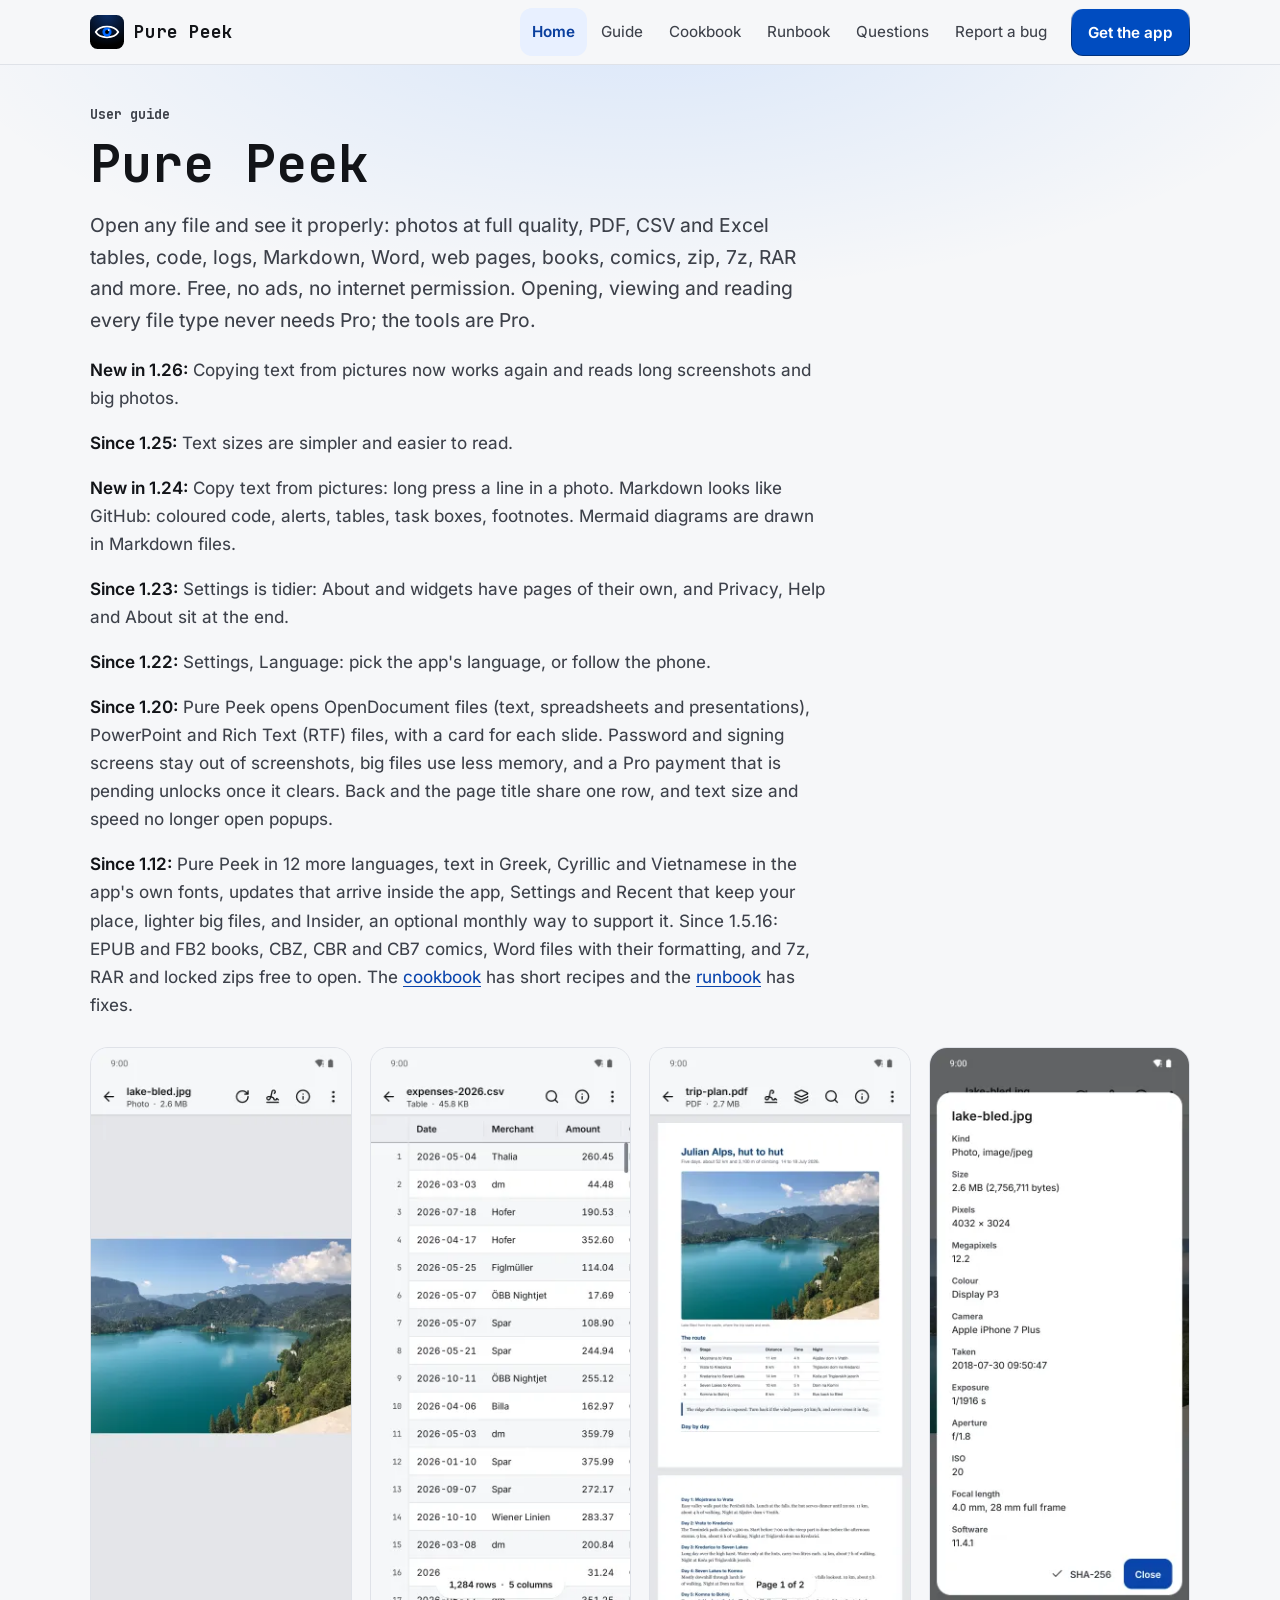
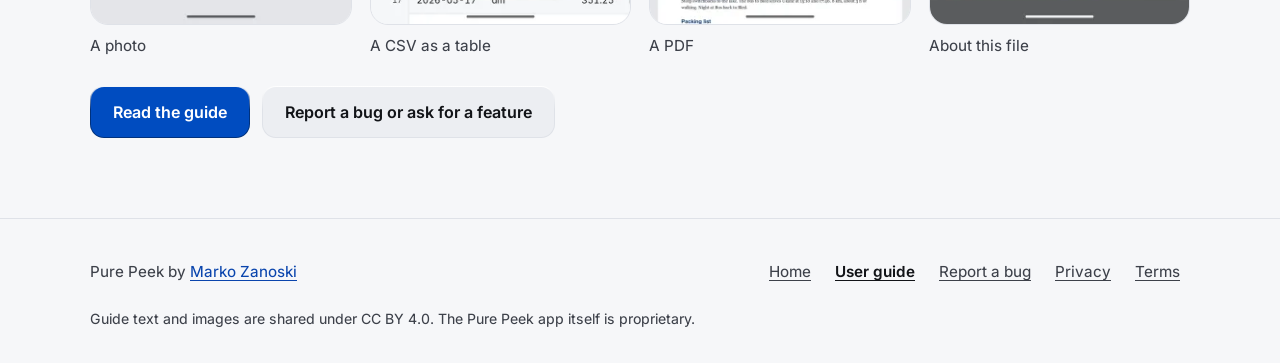
==== commit 844d3ccf: "New in 1.26: copying text from pictures works again" ====
--- a/docs/index.html
+++ b/docs/index.html
@@ -29,7 +29,8 @@
     <p class="kicker">User guide</p>
     <h1>Pure Peek</h1>
     <p class="lede">Open any file and see it properly: photos at full quality, PDF, CSV and Excel tables, code, logs, Markdown, Word, web pages, books, comics, zip, 7z, RAR and more. Free, no ads, no internet permission. Opening, viewing and reading every file type never needs Pro; the tools are Pro.</p>
-    <p><strong>New in 1.25:</strong> Text sizes are simpler and easier to read.</p>
+    <p><strong>New in 1.26:</strong> Copying text from pictures now works again and reads long screenshots and big photos.</p>
+    <p><strong>Since 1.25:</strong> Text sizes are simpler and easier to read.</p>
     <p><strong>New in 1.24:</strong> Copy text from pictures: long press a line in a photo. Markdown looks like GitHub: coloured code, alerts, tables, task boxes, footnotes. Mermaid diagrams are drawn in Markdown files.</p>
     <p><strong>Since 1.23:</strong> Settings is tidier: About and widgets have pages of their own, and Privacy, Help and About sit at the end.</p>
     <p><strong>Since 1.22:</strong> Settings, Language: pick the app's language, or follow the phone.</p>
